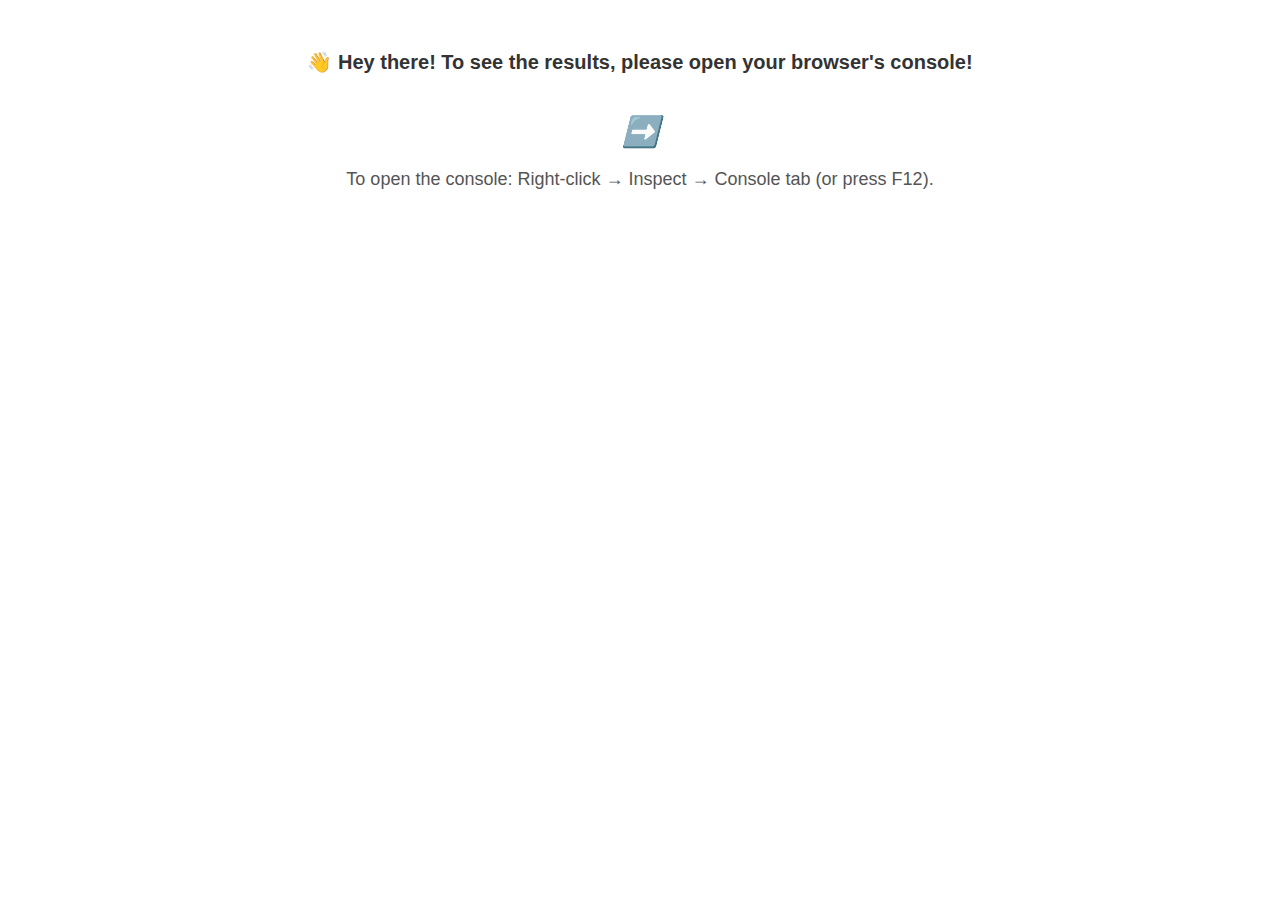
==== index.html @ f05bb898 "Add" ====
<!DOCTYPE html>
<html lang="en">
<head>
    <meta charset="UTF-8">
    <meta name="viewport" content="width=device-width, initial-scale=1.0">
    <title>Document</title>
    <style>
        body {
            font-family: Arial, sans-serif;
            text-align: center;
            margin-top: 50px;
        }
        .console-prompt {
            font-size: 20px;
            font-weight: bold;
            color: #333;
        }
        .arrow {
            font-size: 30px;
            color: #ff6347;
        }
        .instructions {
            margin-top: 20px;
            font-size: 18px;
            color: #555;
        }
        .arrow-container {
            margin-top: 40px;
        }
        .arrow-container i {
            animation: bounce 1s infinite;
        }
        @keyframes bounce {
            0%, 100% {
                transform: translateY(0);
            }
            50% {
                transform: translateY(-10px);
            }
        }
    </style>
</head>
<body>
    <div class="console-prompt">
        <p>👋 Hey there! To see the results, please open your browser's console!</p>
    </div>
    
    <div class="arrow-container">
        <i class="arrow">➡️</i>
    </div>

    <div class="instructions">
        <p>To open the console: Right-click → Inspect → Console tab (or press F12).</p>
    </div>

    <script type="module" src="Q1.js"></script>
    <script type="module" src="Q2.js"></script>
    <script type="module" src="Q3.js"></script>
    <script type="module" src="Q4.js"></script>
    <script type="module" src="Q5.js"></script>
</body>
</html>
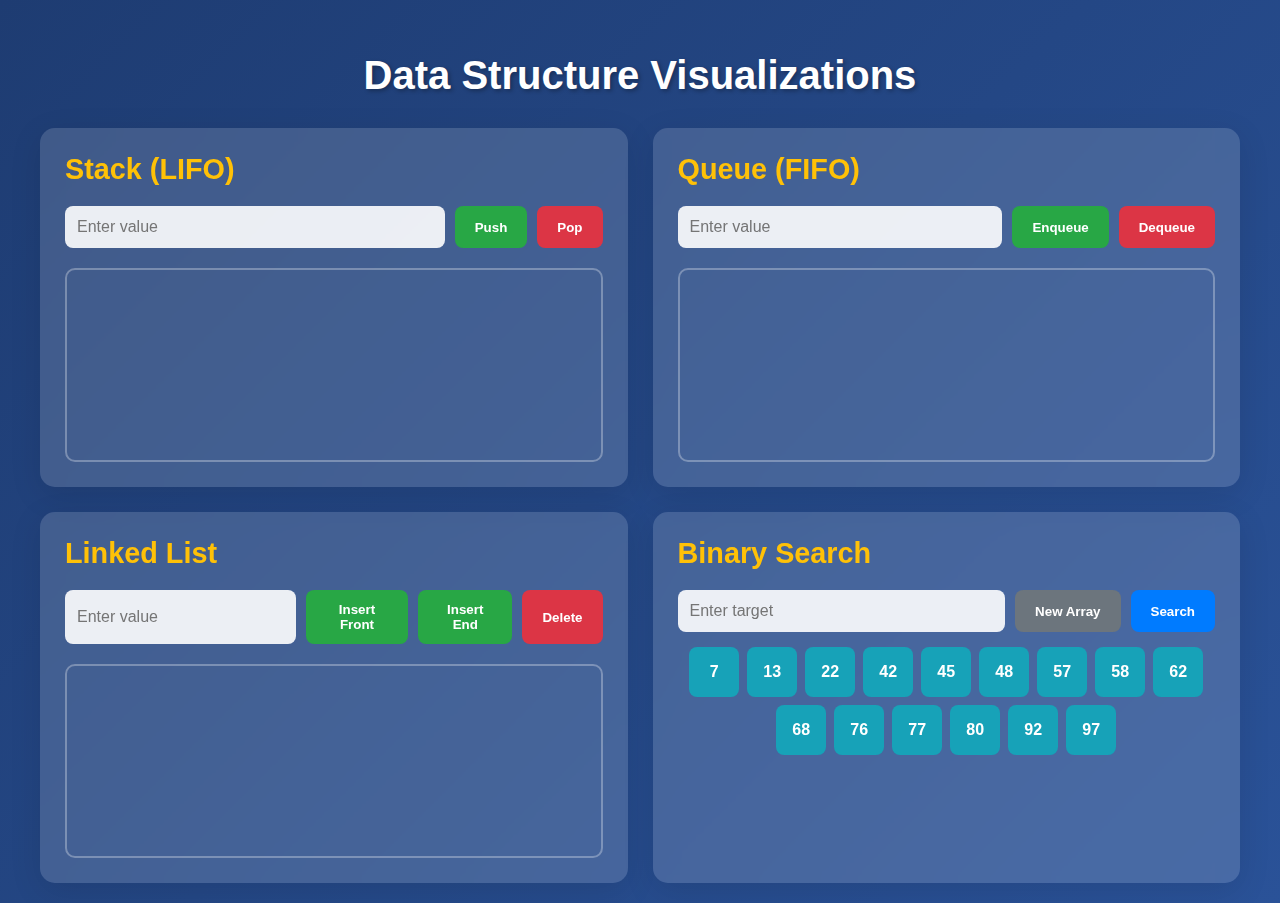
==== commit c30f6276: "Visualization" ====
--- a/index.html
+++ b/index.html
@@ -3,60 +3,370 @@
 <head>
     <meta charset="UTF-8">
     <meta name="viewport" content="width=device-width, initial-scale=1.0">
-    <title>Document</title>
+    <title>Data Structure Visualizations</title>
     <style>
+        :root {
+            --push-color: #28a745;
+            --pop-color: #dc3545;
+            --search-color: #007bff;
+            --generate-color: #6c757d;
+            --node-color: #17a2b8;
+            --highlight-color: #ffc107;
+        }
+
         body {
-            font-family: Arial, sans-serif;
+            font-family: 'Poppins', sans-serif;
+            background: linear-gradient(135deg, #1e3c72, #2a5298);
+            color: white;
+            margin: 0;
+            padding: 20px;
+        }
+
+        h2 {
             text-align: center;
-            margin-top: 50px;
-        }
-        .console-prompt {
-            font-size: 20px;
+            font-size: 2.5em;
+            margin-bottom: 30px;
+            text-shadow: 2px 2px 4px rgba(0,0,0,0.3);
+        }
+
+        .container {
+            display: grid;
+            grid-template-columns: repeat(auto-fit, minmax(400px, 1fr));
+            gap: 25px;
+            max-width: 1200px;
+            margin: 0 auto;
+        }
+
+        .section {
+            background: rgba(255, 255, 255, 0.15);
+            border-radius: 15px;
+            padding: 25px;
+            backdrop-filter: blur(10px);
+            box-shadow: 0 8px 32px rgba(0,0,0,0.1);
+            transition: transform 0.3s;
+        }
+
+        .section:hover {
+            transform: translateY(-5px);
+        }
+
+        h3 {
+            margin: 0 0 20px 0;
+            font-size: 1.8em;
+            color: var(--highlight-color);
+        }
+
+        .input-group {
+            margin-bottom: 15px;
+            display: flex;
+            gap: 10px;
+        }
+
+        input {
+            flex: 1;
+            padding: 12px;
+            border: none;
+            border-radius: 8px;
+            background: rgba(255,255,255,0.9);
+            font-size: 16px;
+            transition: box-shadow 0.3s;
+        }
+
+        input:focus {
+            outline: none;
+            box-shadow: 0 0 0 3px rgba(255,255,255,0.4);
+        }
+
+        button {
+            padding: 12px 20px;
+            border: none;
+            border-radius: 8px;
+            cursor: pointer;
+            font-weight: 600;
+            transition: all 0.3s;
+            color: white;
+        }
+
+        .push-btn { background: var(--push-color); }
+        .pop-btn { background: var(--pop-color); }
+        .search-btn { background: var(--search-color); }
+        .generate-btn { background: var(--generate-color); }
+
+        button:hover {
+            filter: brightness(1.1);
+            transform: translateY(-2px);
+        }
+
+        .structure-container {
+            min-height: 150px;
+            border: 2px solid rgba(255,255,255,0.3);
+            border-radius: 10px;
+            padding: 20px;
+            margin-top: 20px;
+            display: flex;
+            flex-wrap: wrap;
+            gap: 10px;
+        }
+
+        .stack-item, .queue-item {
+            background: var(--node-color);
+            padding: 15px 25px;
+            border-radius: 8px;
+            animation: slideIn 0.4s ease-out;
+            box-shadow: 0 3px 6px rgba(0,0,0,0.2);
+        }
+
+        .linked-list {
+            display: flex;
+            flex-wrap: wrap;
+            gap: 15px;
+            align-items: center;
+        }
+
+        .node {
+            background: var(--node-color);
+            padding: 15px 25px;
+            border-radius: 8px;
+            position: relative;
+            animation: scaleUp 0.3s ease-out;
+            box-shadow: 0 3px 6px rgba(0,0,0,0.2);
+        }
+
+        .node::after {
+            content: '→';
+            position: absolute;
+            right: -20px;
+            color: white;
+            font-size: 1.5em;
+        }
+
+        .node:last-child::after {
+            content: none;
+        }
+
+        /* Binary Search Styles */
+        .array-container {
+            display: flex;
+            flex-wrap: wrap;
+            gap: 8px;
+            justify-content: center;
+        }
+
+        .array-element {
+            background: var(--node-color);
+            width: 50px;
+            height: 50px;
+            display: flex;
+            align-items: center;
+            justify-content: center;
+            border-radius: 8px;
             font-weight: bold;
-            color: #333;
-        }
-        .arrow {
-            font-size: 30px;
-            color: #ff6347;
-        }
-        .instructions {
-            margin-top: 20px;
-            font-size: 18px;
-            color: #555;
-        }
-        .arrow-container {
-            margin-top: 40px;
-        }
-        .arrow-container i {
-            animation: bounce 1s infinite;
-        }
-        @keyframes bounce {
-            0%, 100% {
-                transform: translateY(0);
-            }
-            50% {
-                transform: translateY(-10px);
-            }
+            transition: all 0.3s;
+        }
+
+        .highlight { background: var(--highlight-color); color: black; }
+        .mid { background: var(--pop-color); }
+        .left-right { background: var(--push-color); }
+
+        @keyframes slideIn {
+            from { transform: translateY(-20px); opacity: 0; }
+            to { transform: translateY(0); opacity: 1; }
+        }
+
+        @keyframes scaleUp {
+            from { transform: scale(0); }
+            to { transform: scale(1); }
+        }
+
+        .fade-out {
+            animation: fadeOut 0.4s ease-in forwards;
+        }
+
+        @keyframes fadeOut {
+            to { opacity: 0; transform: translateY(-20px); }
         }
     </style>
 </head>
 <body>
-    <div class="console-prompt">
-        <p>👋 Hey there! To see the results, please open your browser's console!</p>
+    <h2>Data Structure Visualizations</h2>
+
+    <div class="container">
+        <!-- Stack Section -->
+        <div class="section">
+            <h3>Stack (LIFO)</h3>
+            <div class="input-group">
+                <input type="text" id="stack-input" placeholder="Enter value">
+                <button class="push-btn" onclick="pushStack()">Push</button>
+                <button class="pop-btn" onclick="popStack()">Pop</button>
+            </div>
+            <div id="stack-container" class="structure-container"></div>
+        </div>
+
+        <!-- Queue Section -->
+        <div class="section">
+            <h3>Queue (FIFO)</h3>
+            <div class="input-group">
+                <input type="text" id="queue-input" placeholder="Enter value">
+                <button class="push-btn" onclick="enqueue()">Enqueue</button>
+                <button class="pop-btn" onclick="dequeue()">Dequeue</button>
+            </div>
+            <div id="queue-container" class="structure-container"></div>
+        </div>
+
+        <!-- Linked List Section -->
+        <div class="section">
+            <h3>Linked List</h3>
+            <div class="input-group">
+                <input type="text" id="ll-input" placeholder="Enter value">
+                <button class="push-btn" onclick="insertFront()">Insert Front</button>
+                <button class="push-btn" onclick="insertEnd()">Insert End</button>
+                <button class="pop-btn" onclick="deleteNode()">Delete</button>
+            </div>
+            <div id="linkedlist-container" class="structure-container linked-list"></div>
+        </div>
+
+        <!-- Binary Search Section -->
+        <div class="section">
+            <h3>Binary Search</h3>
+            <div class="input-group">
+                <input type="number" id="bs-input" placeholder="Enter target">
+                <button class="generate-btn" onclick="generateArray()">New Array</button>
+                <button class="search-btn" onclick="startSearch()">Search</button>
+            </div>
+            <div id="array-container" class="array-container"></div>
+            <div id="bs-status" style="margin-top: 15px;"></div>
+        </div>
     </div>
-    
-    <div class="arrow-container">
-        <i class="arrow">➡️</i>
-    </div>
-
-    <div class="instructions">
-        <p>To open the console: Right-click → Inspect → Console tab (or press F12).</p>
-    </div>
-
-    <script type="module" src="Q1.js"></script>
-    <script type="module" src="Q2.js"></script>
-    <script type="module" src="Q3.js"></script>
-    <script type="module" src="Q4.js"></script>
-    <script type="module" src="Q5.js"></script>
+
+    <script>
+        let stack = [];
+        function pushStack() {
+            const value = document.getElementById('stack-input').value;
+            if (!value) return;
+            
+            stack.push(value);
+            document.getElementById('stack-input').value = '';
+            updateStack();
+        }
+
+        function popStack() {
+            if (!stack.length) return;
+            stack.pop();
+            updateStack();
+        }
+
+        function updateStack() {
+            const container = document.getElementById('stack-container');
+            container.innerHTML = stack.map(value => 
+                `<div class="stack-item">${value}</div>`
+            ).join('');
+        }
+
+        let queue = [];
+        function enqueue() {
+            const value = document.getElementById('queue-input').value;
+            if (!value) return;
+            
+            queue.push(value);
+            document.getElementById('queue-input').value = '';
+            updateQueue();
+        }
+
+        function dequeue() {
+            if (!queue.length) return;
+            queue.shift();
+            updateQueue();
+        }
+
+        function updateQueue() {
+            const container = document.getElementById('queue-container');
+            container.innerHTML = queue.map(value => 
+                `<div class="queue-item">${value}</div>`
+            ).join('');
+        }
+
+        let linkedList = [];
+        function insertFront() {
+            const value = document.getElementById('ll-input').value;
+            if (!value) return;
+            
+            linkedList.unshift(value);
+            document.getElementById('ll-input').value = '';
+            updateLinkedList();
+        }
+
+        function insertEnd() {
+            const value = document.getElementById('ll-input').value;
+            if (!value) return;
+            
+            linkedList.push(value);
+            document.getElementById('ll-input').value = '';
+            updateLinkedList();
+        }
+
+        function deleteNode() {
+            const value = document.getElementById('ll-input').value;
+            const index = linkedList.indexOf(value);
+            if (index > -1) linkedList.splice(index, 1);
+            document.getElementById('ll-input').value = '';
+            updateLinkedList();
+        }
+
+        function updateLinkedList() {
+            const container = document.getElementById('linkedlist-container');
+            container.innerHTML = linkedList.map(value => 
+                `<div class="node">${value}</div>`
+            ).join('');
+        }
+        let array = [];
+        function generateArray() {
+            array = Array.from({length: 15}, () => Math.floor(Math.random() * 100) + 1);
+            array.sort((a, b) => a - b);
+            updateArray();
+        }
+
+        function updateArray() {
+            const container = document.getElementById('array-container');
+            container.innerHTML = array.map(num => 
+                `<div class="array-element">${num}</div>`
+            ).join('');
+        }
+
+        async function startSearch() {
+            const target = parseInt(document.getElementById('bs-input').value);
+            if (isNaN(target)) return;
+
+            let low = 0, high = array.length - 1;
+            const elements = document.getElementsByClassName('array-element');
+            
+            while (low <= high) {
+                const mid = Math.floor((low + high) / 2);
+                
+                elements[mid].classList.add('mid');
+                for (let i = low; i <= high; i++) {
+                    elements[i].classList.add('highlight');
+                }
+                
+                await new Promise(resolve => setTimeout(resolve, 1000));
+                
+                if (array[mid] === target) {
+                    elements[mid].classList.add('mid');
+                    document.getElementById('bs-status').textContent = `Found at index ${mid}`;
+                    return;
+                } else if (array[mid] < target) {
+                    low = mid + 1;
+                } else {
+                    high = mid - 1;
+                }
+                
+                Array.from(elements).forEach(el => {
+                    el.classList.remove('highlight', 'mid');
+                });
+            }
+            
+            document.getElementById('bs-status').textContent = 'Value not found';
+        }
+        generateArray();
+    </script>
 </body>
-</html>
+</html>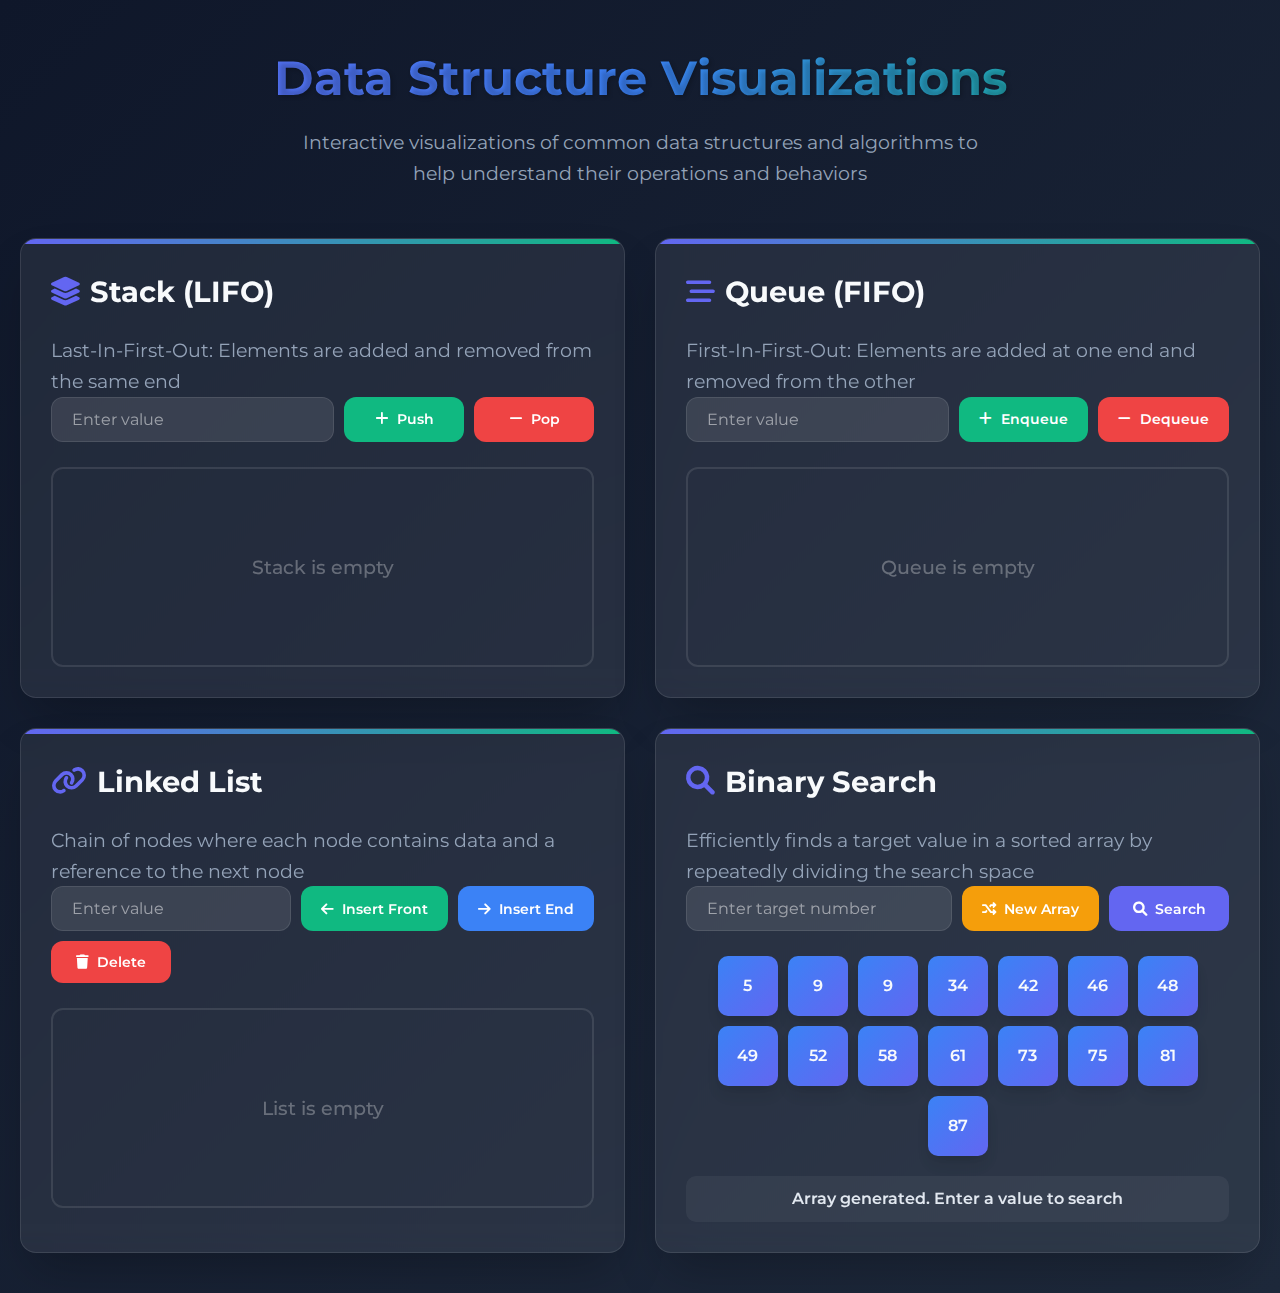
==== commit 926b7317: "Visualization" ====
--- a/index.html
+++ b/index.html
@@ -4,369 +4,78 @@
     <meta charset="UTF-8">
     <meta name="viewport" content="width=device-width, initial-scale=1.0">
     <title>Data Structure Visualizations</title>
-    <style>
-        :root {
-            --push-color: #28a745;
-            --pop-color: #dc3545;
-            --search-color: #007bff;
-            --generate-color: #6c757d;
-            --node-color: #17a2b8;
-            --highlight-color: #ffc107;
-        }
-
-        body {
-            font-family: 'Poppins', sans-serif;
-            background: linear-gradient(135deg, #1e3c72, #2a5298);
-            color: white;
-            margin: 0;
-            padding: 20px;
-        }
-
-        h2 {
-            text-align: center;
-            font-size: 2.5em;
-            margin-bottom: 30px;
-            text-shadow: 2px 2px 4px rgba(0,0,0,0.3);
-        }
-
-        .container {
-            display: grid;
-            grid-template-columns: repeat(auto-fit, minmax(400px, 1fr));
-            gap: 25px;
-            max-width: 1200px;
-            margin: 0 auto;
-        }
-
-        .section {
-            background: rgba(255, 255, 255, 0.15);
-            border-radius: 15px;
-            padding: 25px;
-            backdrop-filter: blur(10px);
-            box-shadow: 0 8px 32px rgba(0,0,0,0.1);
-            transition: transform 0.3s;
-        }
-
-        .section:hover {
-            transform: translateY(-5px);
-        }
-
-        h3 {
-            margin: 0 0 20px 0;
-            font-size: 1.8em;
-            color: var(--highlight-color);
-        }
-
-        .input-group {
-            margin-bottom: 15px;
-            display: flex;
-            gap: 10px;
-        }
-
-        input {
-            flex: 1;
-            padding: 12px;
-            border: none;
-            border-radius: 8px;
-            background: rgba(255,255,255,0.9);
-            font-size: 16px;
-            transition: box-shadow 0.3s;
-        }
-
-        input:focus {
-            outline: none;
-            box-shadow: 0 0 0 3px rgba(255,255,255,0.4);
-        }
-
-        button {
-            padding: 12px 20px;
-            border: none;
-            border-radius: 8px;
-            cursor: pointer;
-            font-weight: 600;
-            transition: all 0.3s;
-            color: white;
-        }
-
-        .push-btn { background: var(--push-color); }
-        .pop-btn { background: var(--pop-color); }
-        .search-btn { background: var(--search-color); }
-        .generate-btn { background: var(--generate-color); }
-
-        button:hover {
-            filter: brightness(1.1);
-            transform: translateY(-2px);
-        }
-
-        .structure-container {
-            min-height: 150px;
-            border: 2px solid rgba(255,255,255,0.3);
-            border-radius: 10px;
-            padding: 20px;
-            margin-top: 20px;
-            display: flex;
-            flex-wrap: wrap;
-            gap: 10px;
-        }
-
-        .stack-item, .queue-item {
-            background: var(--node-color);
-            padding: 15px 25px;
-            border-radius: 8px;
-            animation: slideIn 0.4s ease-out;
-            box-shadow: 0 3px 6px rgba(0,0,0,0.2);
-        }
-
-        .linked-list {
-            display: flex;
-            flex-wrap: wrap;
-            gap: 15px;
-            align-items: center;
-        }
-
-        .node {
-            background: var(--node-color);
-            padding: 15px 25px;
-            border-radius: 8px;
-            position: relative;
-            animation: scaleUp 0.3s ease-out;
-            box-shadow: 0 3px 6px rgba(0,0,0,0.2);
-        }
-
-        .node::after {
-            content: '→';
-            position: absolute;
-            right: -20px;
-            color: white;
-            font-size: 1.5em;
-        }
-
-        .node:last-child::after {
-            content: none;
-        }
-
-        /* Binary Search Styles */
-        .array-container {
-            display: flex;
-            flex-wrap: wrap;
-            gap: 8px;
-            justify-content: center;
-        }
-
-        .array-element {
-            background: var(--node-color);
-            width: 50px;
-            height: 50px;
-            display: flex;
-            align-items: center;
-            justify-content: center;
-            border-radius: 8px;
-            font-weight: bold;
-            transition: all 0.3s;
-        }
-
-        .highlight { background: var(--highlight-color); color: black; }
-        .mid { background: var(--pop-color); }
-        .left-right { background: var(--push-color); }
-
-        @keyframes slideIn {
-            from { transform: translateY(-20px); opacity: 0; }
-            to { transform: translateY(0); opacity: 1; }
-        }
-
-        @keyframes scaleUp {
-            from { transform: scale(0); }
-            to { transform: scale(1); }
-        }
-
-        .fade-out {
-            animation: fadeOut 0.4s ease-in forwards;
-        }
-
-        @keyframes fadeOut {
-            to { opacity: 0; transform: translateY(-20px); }
-        }
-    </style>
+    <link href="https://cdnjs.cloudflare.com/ajax/libs/font-awesome/6.0.0/css/all.min.css" rel="stylesheet">
+    <link href="css/styles.css" rel="stylesheet">
 </head>
 <body>
-    <h2>Data Structure Visualizations</h2>
+    <div class="header">
+        <h1 class="title">Data Structure Visualizations</h1>
+        <p class="subtitle">Interactive visualizations of common data structures and algorithms to help understand their operations and behaviors</p>
+    </div>
 
     <div class="container">
-        <!-- Stack Section -->
-        <div class="section">
-            <h3>Stack (LIFO)</h3>
+        <!------------------------- Stack Section ------------------------->
+        <div class="card">
+            <h3 class="card-title"><i class="fas fa-layer-group"></i> Stack (LIFO)</h3>
+            <p class="subtitle">Last-In-First-Out: Elements are added and removed from the same end</p>
             <div class="input-group">
-                <input type="text" id="stack-input" placeholder="Enter value">
-                <button class="push-btn" onclick="pushStack()">Push</button>
-                <button class="pop-btn" onclick="popStack()">Pop</button>
+                <input type="text" id="stack-input" class="input" placeholder="Enter value">
+                <button class="btn btn-secondary" onclick="stackModule.pushStack()"><i class="fas fa-plus"></i> Push</button>
+                <button class="btn btn-danger" onclick="stackModule.popStack()"><i class="fas fa-minus"></i> Pop</button>
             </div>
-            <div id="stack-container" class="structure-container"></div>
+            <div id="stack-container" class="structure-container stack-container">
+                <div class="empty-text">Stack is empty</div>
+            </div>
         </div>
 
-        <!-- Queue Section -->
-        <div class="section">
-            <h3>Queue (FIFO)</h3>
+        <!------------------------- Queue Section ------------------------->
+        <div class="card">
+            <h3 class="card-title"><i class="fas fa-stream"></i> Queue (FIFO)</h3>
+            <p class="subtitle">First-In-First-Out: Elements are added at one end and removed from the other</p>
             <div class="input-group">
-                <input type="text" id="queue-input" placeholder="Enter value">
-                <button class="push-btn" onclick="enqueue()">Enqueue</button>
-                <button class="pop-btn" onclick="dequeue()">Dequeue</button>
+                <input type="text" id="queue-input" class="input" placeholder="Enter value">
+                <button class="btn btn-secondary" onclick="queueModule.enqueue()"><i class="fas fa-plus"></i> Enqueue</button>
+                <button class="btn btn-danger" onclick="queueModule.dequeue()"><i class="fas fa-minus"></i> Dequeue</button>
             </div>
-            <div id="queue-container" class="structure-container"></div>
+            <div id="queue-container" class="structure-container queue-container">
+                <div class="empty-text">Queue is empty</div>
+            </div>
         </div>
 
-        <!-- Linked List Section -->
-        <div class="section">
-            <h3>Linked List</h3>
+        <!------------------------- Linked List Section ------------------------->
+        <div class="card">
+            <h3 class="card-title"><i class="fas fa-link"></i> Linked List</h3>
+            <p class="subtitle">Chain of nodes where each node contains data and a reference to the next node</p>
             <div class="input-group">
-                <input type="text" id="ll-input" placeholder="Enter value">
-                <button class="push-btn" onclick="insertFront()">Insert Front</button>
-                <button class="push-btn" onclick="insertEnd()">Insert End</button>
-                <button class="pop-btn" onclick="deleteNode()">Delete</button>
+                <input type="text" id="ll-input" class="input" placeholder="Enter value">
+                <button class="btn btn-secondary" onclick="linkedListModule.insertFront()"><i class="fas fa-arrow-left"></i> Insert Front</button>
+                <button class="btn btn-info" onclick="linkedListModule.insertEnd()"><i class="fas fa-arrow-right"></i> Insert End</button>
+                <button class="btn btn-danger" onclick="linkedListModule.deleteNode()"><i class="fas fa-trash"></i> Delete</button>
             </div>
-            <div id="linkedlist-container" class="structure-container linked-list"></div>
+            <div id="linkedlist-container" class="structure-container linked-list">
+                <div class="empty-text">List is empty</div>
+            </div>
         </div>
 
-        <!-- Binary Search Section -->
-        <div class="section">
-            <h3>Binary Search</h3>
+        <!------------------------- Binary Search Section ------------------------->
+        <div class="card">
+            <h3 class="card-title"><i class="fas fa-search"></i> Binary Search</h3>
+            <p class="subtitle">Efficiently finds a target value in a sorted array by repeatedly dividing the search space</p>
             <div class="input-group">
-                <input type="number" id="bs-input" placeholder="Enter target">
-                <button class="generate-btn" onclick="generateArray()">New Array</button>
-                <button class="search-btn" onclick="startSearch()">Search</button>
+                <input type="number" id="bs-input" class="input" placeholder="Enter target number">
+                <button class="btn btn-warning" onclick="binarySearchModule.generateArray()"><i class="fas fa-random"></i> New Array</button>
+                <button class="btn btn-primary" onclick="binarySearchModule.startSearch()"><i class="fas fa-search"></i> Search</button>
             </div>
             <div id="array-container" class="array-container"></div>
-            <div id="bs-status" style="margin-top: 15px;"></div>
+            <div id="bs-status" class="bs-status">Generate an array to begin</div>
         </div>
     </div>
 
-    <script>
-        let stack = [];
-        function pushStack() {
-            const value = document.getElementById('stack-input').value;
-            if (!value) return;
-            
-            stack.push(value);
-            document.getElementById('stack-input').value = '';
-            updateStack();
-        }
-
-        function popStack() {
-            if (!stack.length) return;
-            stack.pop();
-            updateStack();
-        }
-
-        function updateStack() {
-            const container = document.getElementById('stack-container');
-            container.innerHTML = stack.map(value => 
-                `<div class="stack-item">${value}</div>`
-            ).join('');
-        }
-
-        let queue = [];
-        function enqueue() {
-            const value = document.getElementById('queue-input').value;
-            if (!value) return;
-            
-            queue.push(value);
-            document.getElementById('queue-input').value = '';
-            updateQueue();
-        }
-
-        function dequeue() {
-            if (!queue.length) return;
-            queue.shift();
-            updateQueue();
-        }
-
-        function updateQueue() {
-            const container = document.getElementById('queue-container');
-            container.innerHTML = queue.map(value => 
-                `<div class="queue-item">${value}</div>`
-            ).join('');
-        }
-
-        let linkedList = [];
-        function insertFront() {
-            const value = document.getElementById('ll-input').value;
-            if (!value) return;
-            
-            linkedList.unshift(value);
-            document.getElementById('ll-input').value = '';
-            updateLinkedList();
-        }
-
-        function insertEnd() {
-            const value = document.getElementById('ll-input').value;
-            if (!value) return;
-            
-            linkedList.push(value);
-            document.getElementById('ll-input').value = '';
-            updateLinkedList();
-        }
-
-        function deleteNode() {
-            const value = document.getElementById('ll-input').value;
-            const index = linkedList.indexOf(value);
-            if (index > -1) linkedList.splice(index, 1);
-            document.getElementById('ll-input').value = '';
-            updateLinkedList();
-        }
-
-        function updateLinkedList() {
-            const container = document.getElementById('linkedlist-container');
-            container.innerHTML = linkedList.map(value => 
-                `<div class="node">${value}</div>`
-            ).join('');
-        }
-        let array = [];
-        function generateArray() {
-            array = Array.from({length: 15}, () => Math.floor(Math.random() * 100) + 1);
-            array.sort((a, b) => a - b);
-            updateArray();
-        }
-
-        function updateArray() {
-            const container = document.getElementById('array-container');
-            container.innerHTML = array.map(num => 
-                `<div class="array-element">${num}</div>`
-            ).join('');
-        }
-
-        async function startSearch() {
-            const target = parseInt(document.getElementById('bs-input').value);
-            if (isNaN(target)) return;
-
-            let low = 0, high = array.length - 1;
-            const elements = document.getElementsByClassName('array-element');
-            
-            while (low <= high) {
-                const mid = Math.floor((low + high) / 2);
-                
-                elements[mid].classList.add('mid');
-                for (let i = low; i <= high; i++) {
-                    elements[i].classList.add('highlight');
-                }
-                
-                await new Promise(resolve => setTimeout(resolve, 1000));
-                
-                if (array[mid] === target) {
-                    elements[mid].classList.add('mid');
-                    document.getElementById('bs-status').textContent = `Found at index ${mid}`;
-                    return;
-                } else if (array[mid] < target) {
-                    low = mid + 1;
-                } else {
-                    high = mid - 1;
-                }
-                
-                Array.from(elements).forEach(el => {
-                    el.classList.remove('highlight', 'mid');
-                });
-            }
-            
-            document.getElementById('bs-status').textContent = 'Value not found';
-        }
-        generateArray();
-    </script>
+    <!------------------------- Scripts ------------------------->
+    <script src="js/stack.js"></script>
+    <script src="js/queue.js"></script>
+    <script src="js/linkedlist.js"></script>
+    <script src="js/binarysearch.js"></script>
+    <script src="js/main.js"></script>
 </body>
 </html>--- a/css/styles.css
+++ b/css/styles.css
@@ -0,0 +1,330 @@
+@import url('https://fonts.googleapis.com/css2?family=Montserrat:wght@400;500;600;700&display=swap');
+
+:root {
+    --primary: #6366f1;
+    --primary-dark: #4f46e5;
+    --secondary: #10b981;
+    --danger: #ef4444;
+    --warning: #f59e0b;
+    --info: #3b82f6;
+    --dark: #1e293b;
+    --light: #f8fafc;
+    --card-bg: rgba(255, 255, 255, 0.07);
+    --animation-time: 0.4s;
+    --node-shadow: 0 10px 15px -3px rgba(0, 0, 0, 0.1), 0 4px 6px -2px rgba(0, 0, 0, 0.05);
+}
+
+* {
+    margin: 0;
+    padding: 0;
+    box-sizing: border-box;
+}
+
+body {
+    font-family: 'Montserrat', sans-serif;
+    background: linear-gradient(135deg, #0f172a, #1e293b);
+    color: var(--light);
+    min-height: 100vh;
+    padding: 40px 20px;
+    line-height: 1.6;
+}
+
+/* Header Styles */
+.header {
+    text-align: center;
+    margin-bottom: 50px;
+}
+
+.title {
+    font-size: 3rem;
+    font-weight: 700;
+    margin-bottom: 10px;
+    background: linear-gradient(90deg, #6366f1, #3b82f6, #10b981);
+    -webkit-background-clip: text;
+    -webkit-text-fill-color: transparent;
+    text-shadow: 2px 2px 4px rgba(0,0,0,0.2);
+}
+
+.subtitle {
+    color: #94a3b8;
+    font-size: 1.2rem;
+    max-width: 700px;
+    margin: 0 auto;
+}
+
+/* Layout */
+.container {
+    display: grid;
+    grid-template-columns: repeat(auto-fit, minmax(450px, 1fr));
+    gap: 30px;
+    max-width: 1400px;
+    margin: 0 auto;
+}
+
+/* Card Styles */
+.card {
+    background: var(--card-bg);
+    border-radius: 16px;
+    padding: 30px;
+    backdrop-filter: blur(12px);
+    box-shadow: 0 25px 50px -12px rgba(0, 0, 0, 0.25);
+    border: 1px solid rgba(255, 255, 255, 0.1);
+    transition: transform 0.3s ease, box-shadow 0.3s ease;
+    overflow: hidden;
+    position: relative;
+}
+
+.card::before {
+    content: '';
+    position: absolute;
+    top: 0;
+    left: 0;
+    width: 100%;
+    height: 5px;
+    background: linear-gradient(90deg, var(--primary), var(--secondary));
+}
+
+.card:hover {
+    transform: translateY(-5px);
+    box-shadow: 0 35px 60px -15px rgba(0, 0, 0, 0.3);
+}
+
+.card-title {
+    font-size: 1.8rem;
+    font-weight: 700;
+    margin-bottom: 20px;
+    display: flex;
+    align-items: center;
+    gap: 10px;
+}
+
+.card-title i {
+    color: var(--primary);
+}
+
+/* Form Elements */
+.input-group {
+    display: flex;
+    gap: 10px;
+    margin-bottom: 25px;
+    flex-wrap: wrap;
+}
+
+.input {
+    flex: 1;
+    min-width: 120px;
+    padding: 12px 20px;
+    border: none;
+    border-radius: 12px;
+    background: rgba(255, 255, 255, 0.1);
+    color: var(--light);
+    font-family: inherit;
+    font-size: 1rem;
+    transition: all 0.3s;
+    border: 1px solid rgba(255, 255, 255, 0.1);
+}
+
+.input:focus {
+    outline: none;
+    background: rgba(255, 255, 255, 0.15);
+    border-color: var(--primary);
+    box-shadow: 0 0 0 3px rgba(99, 102, 241, 0.3);
+}
+
+.input::placeholder {
+    color: rgba(255, 255, 255, 0.5);
+}
+
+.btn {
+    padding: 12px 20px;
+    border: none;
+    border-radius: 12px;
+    font-family: inherit;
+    font-weight: 600;
+    font-size: 0.9rem;
+    cursor: pointer;
+    transition: all 0.3s;
+    display: inline-flex;
+    align-items: center;
+    justify-content: center;
+    gap: 8px;
+    min-width: 120px;
+    color: white;
+}
+
+.btn-primary { background: var(--primary); }
+.btn-secondary { background: var(--secondary); }
+.btn-danger { background: var(--danger); }
+.btn-info { background: var(--info); }
+.btn-warning { background: var(--warning); }
+
+.btn:hover {
+    filter: brightness(1.1);
+    transform: translateY(-2px);
+    box-shadow: 0 4px 6px -1px rgba(0, 0, 0, 0.1), 0 2px 4px -1px rgba(0, 0, 0, 0.06);
+}
+
+/* Data Structure Containers */
+.structure-container {
+    min-height: 200px;
+    border: 2px solid rgba(255, 255, 255, 0.1);
+    border-radius: 12px;
+    padding: 20px;
+    margin-top: 10px;
+    display: flex;
+    flex-wrap: wrap;
+    gap: 15px;
+    align-items: center;
+    position: relative;
+}
+
+/* Stack Styles */
+.stack-container {
+    flex-direction: column-reverse;
+    align-items: center;
+}
+
+.stack-item, .queue-item {
+    background: linear-gradient(135deg, var(--primary), var(--primary-dark));
+    color: white;
+    padding: 15px 25px;
+    border-radius: 10px;
+    font-weight: 500;
+    width: 80%;
+    text-align: center;
+    position: relative;
+    animation: slideIn var(--animation-time) ease-out;
+    box-shadow: var(--node-shadow);
+}
+
+/* Queue Styles */
+.queue-container {
+    justify-content: center;
+}
+
+/* Linked List Styles */
+.linked-list {
+    justify-content: center;
+    padding: 30px 20px;
+}
+
+.node {
+    background: linear-gradient(135deg, var(--info), var(--primary));
+    padding: 15px 25px;
+    border-radius: 10px;
+    position: relative;
+    font-weight: 500;
+    min-width: 80px;
+    text-align: center;
+    animation: scaleUp var(--animation-time) ease-out;
+    box-shadow: var(--node-shadow);
+}
+
+.node::after {
+    content: '';
+    position: absolute;
+    right: -20px;
+    top: 50%;
+    transform: translateY(-50%);
+    width: 20px;
+    height: 20px;
+    background-image: url("data:image/svg+xml,%3Csvg xmlns='http://www.w3.org/2000/svg' fill='none' viewBox='0 0 24 24' stroke='white'%3E%3Cpath stroke-linecap='round' stroke-linejoin='round' stroke-width='2' d='M14 5l7 7m0 0l-7 7m7-7H3'/%3E%3C/svg%3E");
+    background-size: contain;
+    background-repeat: no-repeat;
+}
+
+.node:last-child::after {
+    content: none;
+}
+
+/* Binary Search Styles */
+.array-container {
+    display: flex;
+    flex-wrap: wrap;
+    gap: 10px;
+    justify-content: center;
+    margin-top: 20px;
+}
+
+.array-element {
+    background: linear-gradient(135deg, var(--info), var(--primary));
+    width: 60px;
+    height: 60px;
+    display: flex;
+    align-items: center;
+    justify-content: center;
+    border-radius: 10px;
+    font-weight: 600;
+    transition: all 0.3s;
+    box-shadow: var(--node-shadow);
+}
+
+.highlight { 
+    background: linear-gradient(135deg, var(--warning), #e7a10c); 
+    color: black; 
+    transform: translateY(-5px);
+}
+
+.mid { 
+    background: linear-gradient(135deg, var(--danger), #dc2626); 
+    transform: translateY(-10px);
+    box-shadow: 0 20px 25px -5px rgba(0, 0, 0, 0.1), 0 10px 10px -5px rgba(0, 0, 0, 0.04);
+}
+
+.bs-status {
+    text-align: center;
+    margin-top: 20px;
+    font-weight: 600;
+    color: #e2e8f0;
+    padding: 10px;
+    border-radius: 10px;
+    background: rgba(255, 255, 255, 0.05);
+    transition: all 0.3s;
+}
+
+/* Utilities */
+.empty-text {
+    position: absolute;
+    top: 50%;
+    left: 50%;
+    transform: translate(-50%, -50%);
+    color: rgba(255, 255, 255, 0.3);
+    font-size: 1.2rem;
+    font-weight: 500;
+}
+
+/* Animations */
+@keyframes slideIn {
+    from { transform: translateY(-30px); opacity: 0; }
+    to { transform: translateY(0); opacity: 1; }
+}
+
+@keyframes scaleUp {
+    from { transform: scale(0); }
+    to { transform: scale(1); }
+}
+
+.fade-out {
+    animation: fadeOut var(--animation-time) ease-in forwards;
+}
+
+@keyframes fadeOut {
+    to { opacity: 0; transform: translateY(-30px); }
+}
+
+/* Responsive Styles */
+@media (max-width: 768px) {
+    .container {
+        grid-template-columns: 1fr;
+        padding: 0 10px;
+    }
+    .card {
+        padding: 20px;
+    }
+    .title {
+        font-size: 2.2rem;
+    }
+    .input, .btn {
+        width: 100%;
+    }
+}